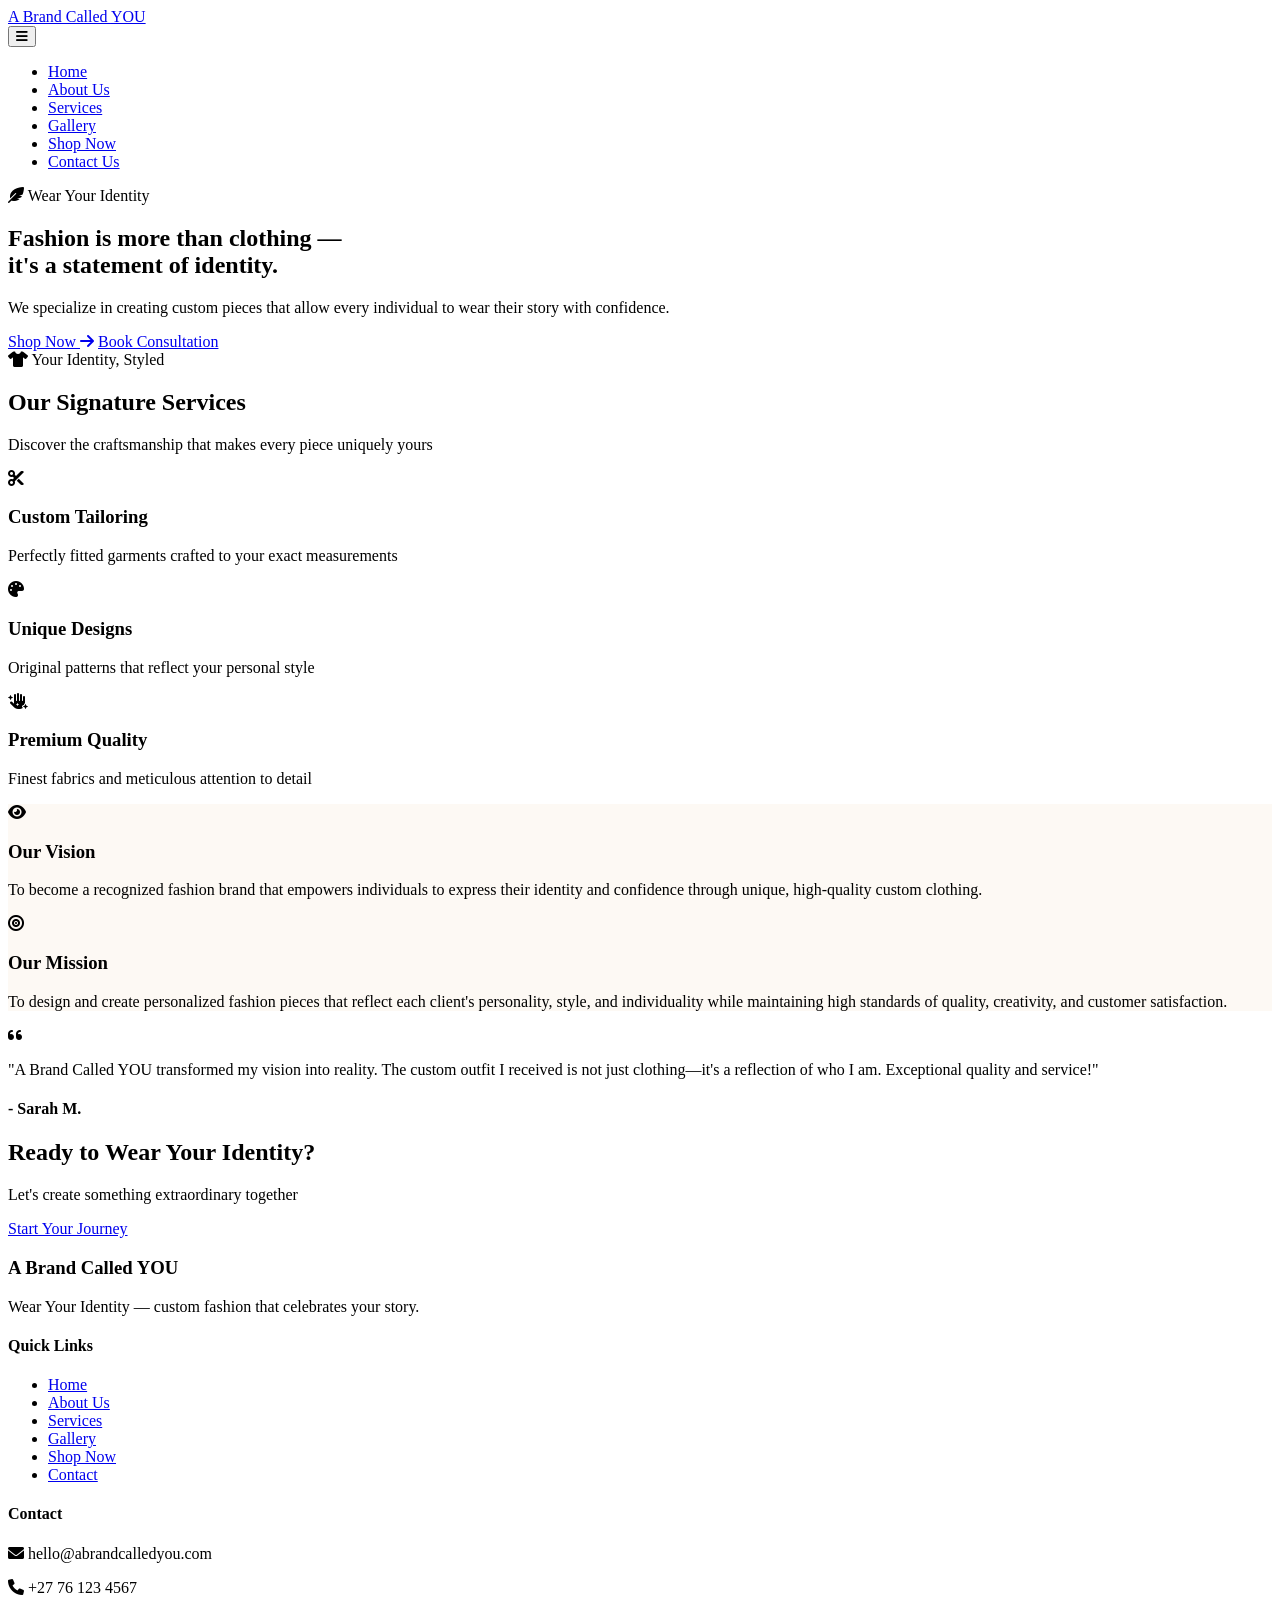
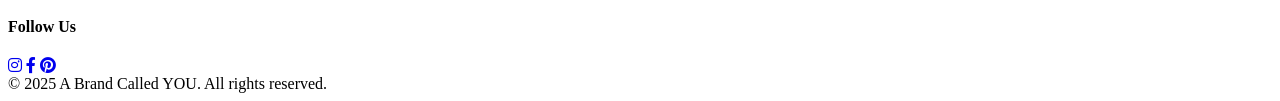
==== index.html @ c780b9e6 "Create index.html for home page layout This file serves as the home page for the website, containing" ====
<!-- index.html - Home Page -->
<!DOCTYPE html>
<html lang="en">
<head>
    <meta charset="UTF-8">
    <meta name="viewport" content="width=device-width, initial-scale=1.0">
    <title>A Brand Called YOU | Home - Wear Your Identity</title>
    <link href="https://fonts.googleapis.com/css2?family=Inter:opsz,wght@14..32,300;14..32,400;14..32,500;14..32,600;14..32,700&family=Playfair+Display:ital,wght@0,400;0,500;0,600;1,400&display=swap" rel="stylesheet">
    <link rel="stylesheet" href="https://cdnjs.cloudflare.com/ajax/libs/font-awesome/6.0.0-beta3/css/all.min.css">
    <link rel="stylesheet" href="css/style.css">
</head>
<body>
    <header>
        <div class="container">
            <div class="navbar">
                <div class="logo">
                    <a href="index.html">A Brand Called <span>YOU</span></a>
                </div>
                <button class="menu-toggle" id="mobileMenuBtn"><i class="fas fa-bars"></i></button>
                <ul class="nav-links" id="navLinks">
                    <li><a href="index.html" class="active">Home</a></li>
                    <li><a href="about.html">About Us</a></li>
                    <li><a href="services.html">Services</a></li>
                    <li><a href="gallery.html">Gallery</a></li>
                    <li><a href="shop.html">Shop Now</a></li>
                    <li><a href="contact.html">Contact Us</a></li>
                </ul>
            </div>
        </div>
    </header>

    <main>
        <!-- Hero Section -->
        <section class="hero">
            <div class="container hero-grid">
                <div class="hero-content">
                    <div class="hero-badge"><i class="fas fa-feather-alt"></i> Wear Your Identity</div>
                    <h1>Fashion is more than clothing — <br> it's a statement of identity.</h1>
                    <p>We specialize in creating custom pieces that allow every individual to wear their story with confidence.</p>
                    <a href="shop.html" class="btn-primary">Shop Now <i class="fas fa-arrow-right"></i></a>
                    <a href="contact.html" class="btn-outline">Book Consultation</a>
                </div>
                <div class="hero-image">
                    <div class="hero-placeholder">
                        <i class="fas fa-tshirt"></i>
                        <span>Your Identity, Styled</span>
                    </div>
                </div>
            </div>
        </section>

        <!-- Featured Services -->
        <section class="featured">
            <div class="container">
                <h2 class="section-title">Our Signature Services</h2>
                <p class="section-sub">Discover the craftsmanship that makes every piece uniquely yours</p>
                <div class="services-grid">
                    <div class="service-card">
                        <i class="fas fa-cut"></i>
                        <h3>Custom Tailoring</h3>
                        <p>Perfectly fitted garments crafted to your exact measurements</p>
                    </div>
                    <div class="service-card">
                        <i class="fas fa-palette"></i>
                        <h3>Unique Designs</h3>
                        <p>Original patterns that reflect your personal style</p>
                    </div>
                    <div class="service-card">
                        <i class="fas fa-hand-sparkles"></i>
                        <h3>Premium Quality</h3>
                        <p>Finest fabrics and meticulous attention to detail</p>
                    </div>
                </div>
            </div>
        </section>

        <!-- Vision & Mission -->
        <section class="vision-mission" style="background: #fdf9f4;">
            <div class="container">
                <div class="two-columns">
                    <div class="vision-card">
                        <i class="fas fa-eye"></i>
                        <h3>Our Vision</h3>
                        <p>To become a recognized fashion brand that empowers individuals to express their identity and confidence through unique, high-quality custom clothing.</p>
                    </div>
                    <div class="mission-card">
                        <i class="fas fa-bullseye"></i>
                        <h3>Our Mission</h3>
                        <p>To design and create personalized fashion pieces that reflect each client's personality, style, and individuality while maintaining high standards of quality, creativity, and customer satisfaction.</p>
                    </div>
                </div>
            </div>
        </section>

        <!-- Testimonial -->
        <section class="testimonial">
            <div class="container">
                <div class="testimonial-card">
                    <i class="fas fa-quote-left"></i>
                    <p>"A Brand Called YOU transformed my vision into reality. The custom outfit I received is not just clothing—it's a reflection of who I am. Exceptional quality and service!"</p>
                    <h4>- Sarah M.</h4>
                </div>
            </div>
        </section>

        <!-- CTA -->
        <div class="container">
            <div class="cta-section">
                <h2>Ready to Wear Your Identity?</h2>
                <p>Let's create something extraordinary together</p>
                <a href="contact.html" class="btn-primary">Start Your Journey</a>
            </div>
        </div>
    </main>

    <footer>
        <div class="container">
            <div class="footer-content">
                <div class="footer-col">
                    <h3>A Brand Called YOU</h3>
                    <p>Wear Your Identity — custom fashion that celebrates your story.</p>
                </div>
                <div class="footer-col">
                    <h4>Quick Links</h4>
                    <ul>
                        <li><a href="index.html">Home</a></li>
                        <li><a href="about.html">About Us</a></li>
                        <li><a href="services.html">Services</a></li>
                        <li><a href="gallery.html">Gallery</a></li>
                        <li><a href="shop.html">Shop Now</a></li>
                        <li><a href="contact.html">Contact</a></li>
                    </ul>
                </div>
                <div class="footer-col">
                    <h4>Contact</h4>
                    <p><i class="fas fa-envelope"></i> hello@abrandcalledyou.com</p>
                    <p><i class="fas fa-phone"></i> +27 76 123 4567</p>
                </div>
                <div class="footer-col">
                    <h4>Follow Us</h4>
                    <div class="social-links">
                        <a href="#"><i class="fab fa-instagram"></i></a>
                        <a href="#"><i class="fab fa-facebook-f"></i></a>
                        <a href="#"><i class="fab fa-pinterest"></i></a>
                    </div>
                </div>
            </div>
            <div class="copyright">
                &copy; 2025 A Brand Called YOU. All rights reserved.
            </div>
        </div>
    </footer>

    <script src="js/main.js"></script>
</body>
</html>
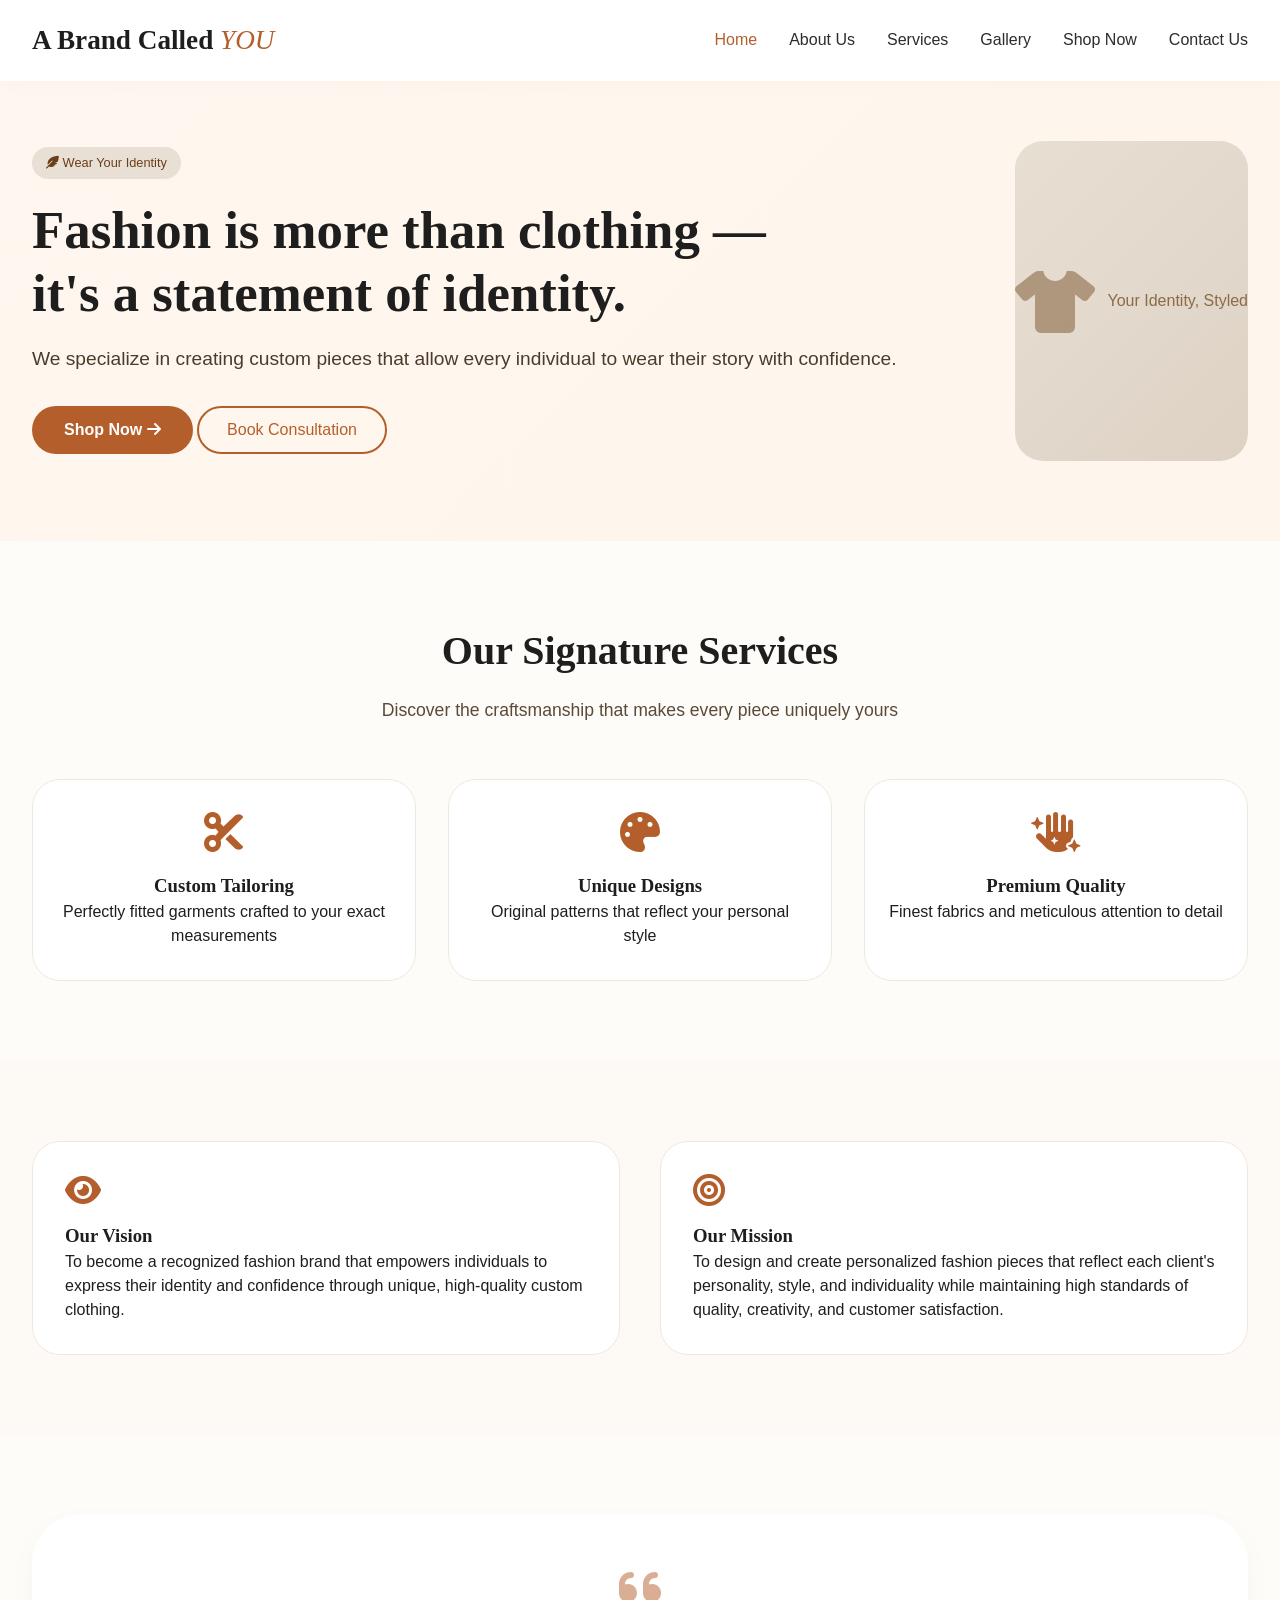
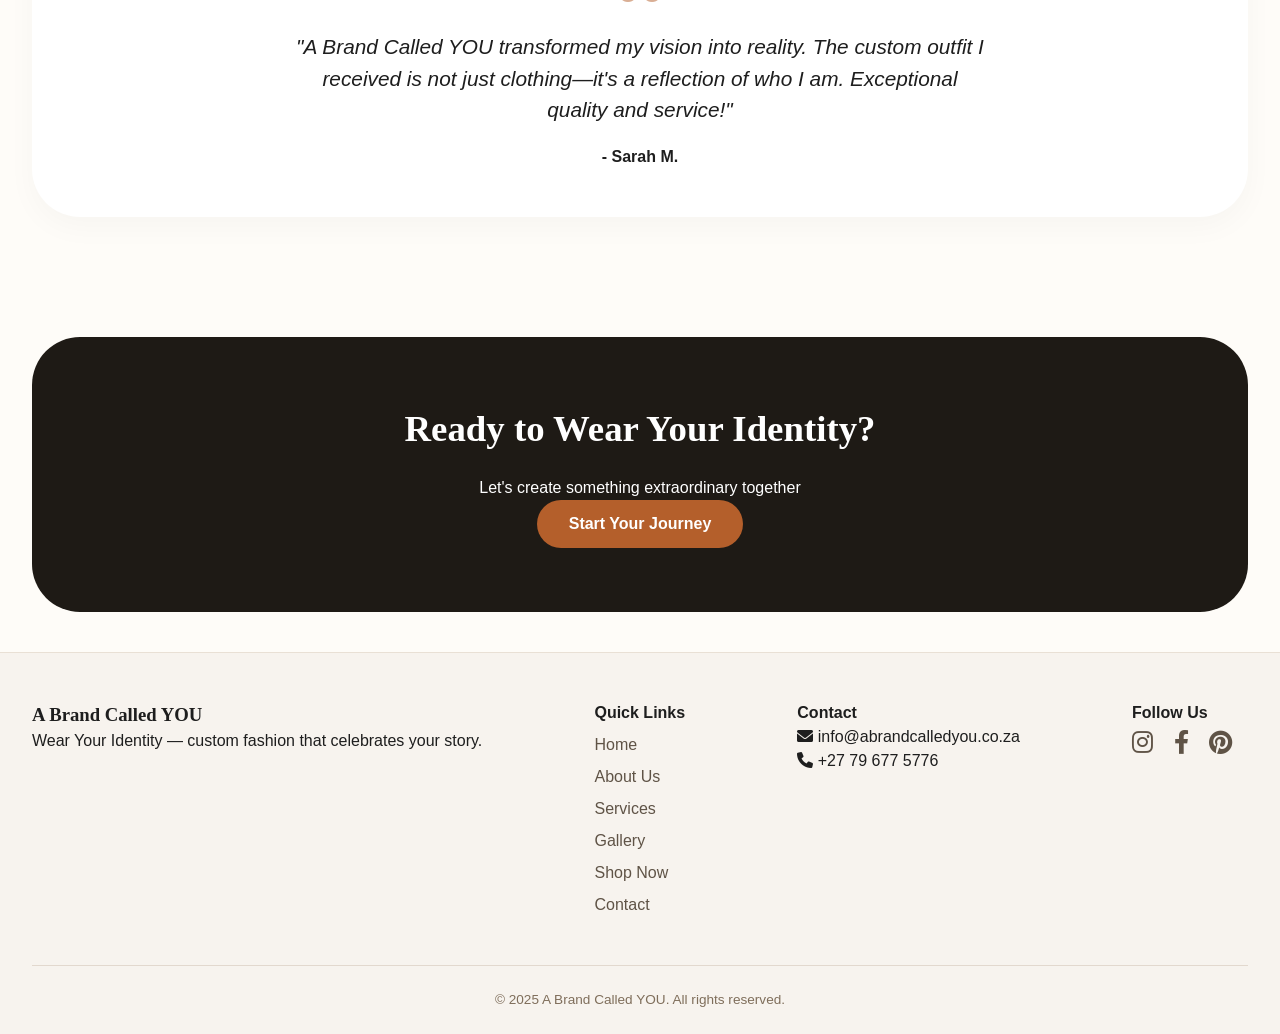
==== commit d9d7f33a: "Update contact information in footer" ====
--- a/index.html
+++ b/index.html
@@ -133,8 +133,8 @@
                 </div>
                 <div class="footer-col">
                     <h4>Contact</h4>
-                    <p><i class="fas fa-envelope"></i> hello@abrandcalledyou.com</p>
-                    <p><i class="fas fa-phone"></i> +27 76 123 4567</p>
+                    <p><i class="fas fa-envelope"></i> info@abrandcalledyou.co.za</p>
+                    <p><i class="fas fa-phone"></i> +27 79 677 5776</p>
                 </div>
                 <div class="footer-col">
                     <h4>Follow Us</h4>
--- a/css/style.css
+++ b/css/style.css
@@ -0,0 +1,596 @@
+/* css/style.css - Main Stylesheet */
+* {
+    margin: 0;
+    padding: 0;
+    box-sizing: border-box;
+}
+
+body {
+    font-family: 'Inter', sans-serif;
+    background-color: #fefcf8;
+    color: #1e1e1e;
+    scroll-behavior: smooth;
+    line-height: 1.5;
+}
+
+h1, h2, h3, .logo {
+    font-family: 'Playfair Display', serif;
+}
+
+.container {
+    max-width: 1280px;
+    margin: 0 auto;
+    padding: 0 32px;
+}
+
+/* Header & Navigation */
+header {
+    background: rgba(255, 255, 255, 0.96);
+    backdrop-filter: blur(2px);
+    box-shadow: 0 4px 20px rgba(0, 0, 0, 0.02);
+    position: sticky;
+    top: 0;
+    z-index: 100;
+}
+
+.navbar {
+    display: flex;
+    justify-content: space-between;
+    align-items: center;
+    padding: 20px 0;
+    flex-wrap: wrap;
+}
+
+.logo a {
+    font-size: 1.7rem;
+    font-weight: 600;
+    text-decoration: none;
+    color: #1e1e1e;
+}
+
+.logo span {
+    font-weight: 400;
+    color: #b45f2b;
+    font-style: italic;
+}
+
+.nav-links {
+    display: flex;
+    gap: 32px;
+    list-style: none;
+}
+
+.nav-links a {
+    text-decoration: none;
+    font-weight: 500;
+    color: #2c2c2c;
+    transition: color 0.2s ease;
+}
+
+.nav-links a:hover, .nav-links a.active {
+    color: #b45f2b;
+}
+
+.menu-toggle {
+    display: none;
+    font-size: 1.8rem;
+    cursor: pointer;
+    background: none;
+    border: none;
+}
+
+/* Buttons */
+.btn-primary {
+    background-color: #b45f2b;
+    color: white;
+    padding: 12px 32px;
+    border-radius: 40px;
+    text-decoration: none;
+    font-weight: 600;
+    transition: all 0.25s ease;
+    display: inline-block;
+    border: none;
+    cursor: pointer;
+}
+
+.btn-primary:hover {
+    background-color: #8e471f;
+    transform: translateY(-2px);
+    box-shadow: 0 6px 14px rgba(180, 95, 43, 0.2);
+}
+
+.btn-outline {
+    background: transparent;
+    border: 2px solid #b45f2b;
+    color: #b45f2b;
+    padding: 10px 28px;
+    border-radius: 40px;
+    text-decoration: none;
+    font-weight: 500;
+    transition: all 0.2s;
+    display: inline-block;
+    cursor: pointer;
+}
+
+.btn-outline:hover {
+    background: #b45f2b;
+    color: white;
+}
+
+/* Section Styles */
+section {
+    padding: 80px 0;
+}
+
+.section-title {
+    text-align: center;
+    font-size: 2.5rem;
+    margin-bottom: 16px;
+    font-weight: 600;
+}
+
+.section-sub {
+    text-align: center;
+    color: #5a4a38;
+    max-width: 680px;
+    margin: 0 auto 56px auto;
+    font-size: 1.1rem;
+}
+
+/* Hero Section */
+.hero {
+    padding: 60px 0 80px;
+    background: linear-gradient(135deg, #fff7ef 0%, #fef6ec 100%);
+}
+
+.hero-grid {
+    display: flex;
+    align-items: center;
+    gap: 48px;
+    flex-wrap: wrap;
+}
+
+.hero-content {
+    flex: 1;
+}
+
+.hero-content h1 {
+    font-size: 3.3rem;
+    line-height: 1.2;
+    margin-bottom: 20px;
+}
+
+.hero-content p {
+    font-size: 1.2rem;
+    color: #4b3b2c;
+    margin-bottom: 32px;
+}
+
+.hero-badge {
+    background: #e9e0d5;
+    display: inline-block;
+    padding: 6px 14px;
+    border-radius: 40px;
+    font-size: 0.8rem;
+    font-weight: 500;
+    margin-bottom: 20px;
+    color: #6b3e1a;
+}
+
+.hero-placeholder, .placeholder-image, .gallery-placeholder, .map-placeholder {
+    background: linear-gradient(135deg, #e8dfd3, #ddd2c4);
+    border-radius: 28px;
+    min-height: 320px;
+    display: flex;
+    align-items: center;
+    justify-content: center;
+    gap: 12px;
+    color: #8b6b48;
+    font-weight: 500;
+}
+
+.hero-placeholder i, .placeholder-image i {
+    font-size: 4rem;
+    opacity: 0.6;
+}
+
+/* Services Grid */
+.services-grid, .values-grid, .team-grid, .shop-grid {
+    display: grid;
+    grid-template-columns: repeat(auto-fit, minmax(280px, 1fr));
+    gap: 32px;
+    margin-top: 20px;
+}
+
+.service-card, .value-card, .team-card, .shop-card {
+    background: white;
+    padding: 32px 24px;
+    border-radius: 28px;
+    text-align: center;
+    border: 1px solid #f0e7de;
+    transition: transform 0.2s;
+}
+
+.service-card:hover, .value-card:hover, .shop-card:hover {
+    transform: translateY(-5px);
+    box-shadow: 0 10px 25px rgba(0,0,0,0.05);
+}
+
+.service-card i, .value-card i {
+    font-size: 2.5rem;
+    color: #b45f2b;
+    margin-bottom: 20px;
+}
+
+/* Two Columns */
+.two-columns {
+    display: flex;
+    gap: 40px;
+    flex-wrap: wrap;
+}
+
+.vision-card, .mission-card {
+    flex: 1;
+    background: white;
+    padding: 32px;
+    border-radius: 28px;
+    border: 1px solid #f0e8df;
+}
+
+.vision-card i, .mission-card i {
+    font-size: 2rem;
+    color: #b45f2b;
+    margin-bottom: 16px;
+}
+
+/* Testimonial */
+.testimonial-card {
+    background: #fff;
+    padding: 48px;
+    border-radius: 48px;
+    text-align: center;
+    box-shadow: 0 10px 30px rgba(0,0,0,0.03);
+}
+
+.testimonial-card i {
+    font-size: 3rem;
+    color: #b45f2b;
+    opacity: 0.5;
+    margin-bottom: 20px;
+}
+
+.testimonial-card p {
+    font-size: 1.3rem;
+    font-style: italic;
+    max-width: 700px;
+    margin: 0 auto 20px;
+}
+
+/* CTA Section */
+.cta-section {
+    background: #1e1a15;
+    color: white;
+    text-align: center;
+    border-radius: 48px;
+    padding: 64px 32px;
+    margin: 40px 0;
+}
+
+.cta-section h2 {
+    font-size: 2.3rem;
+    margin-bottom: 20px;
+}
+
+/* Page Header */
+.page-header {
+    background: linear-gradient(135deg, #fff7ef, #fef0e4);
+    padding: 60px 0;
+    text-align: center;
+}
+
+.page-header h1 {
+    font-size: 3rem;
+    margin-bottom: 12px;
+}
+
+/* Services Detail */
+.services-full-grid {
+    display: grid;
+    grid-template-columns: repeat(auto-fit, minmax(340px, 1fr));
+    gap: 40px;
+}
+
+.service-detail-card {
+    background: white;
+    padding: 32px;
+    border-radius: 28px;
+    border: 1px solid #f0e7de;
+}
+
+.service-detail-card i {
+    font-size: 2.5rem;
+    color: #b45f2b;
+    margin-bottom: 20px;
+}
+
+.service-detail-card ul {
+    margin-top: 16px;
+    list-style: none;
+}
+
+.service-detail-card li {
+    margin: 10px 0;
+    display: flex;
+    align-items: center;
+    gap: 8px;
+}
+
+.service-detail-card li i {
+    font-size: 0.9rem;
+    margin: 0;
+    color: #b45f2b;
+}
+
+/* Process Steps */
+.process-steps {
+    display: flex;
+    flex-wrap: wrap;
+    justify-content: center;
+    gap: 30px;
+}
+
+.step {
+    text-align: center;
+    flex: 1;
+    min-width: 150px;
+}
+
+.step-number {
+    width: 60px;
+    height: 60px;
+    background: #b45f2b;
+    color: white;
+    border-radius: 50%;
+    display: flex;
+    align-items: center;
+    justify-content: center;
+    font-size: 1.5rem;
+    font-weight: bold;
+    margin: 0 auto 16px;
+}
+
+/* Gallery */
+.gallery-filters {
+    text-align: center;
+    margin-bottom: 40px;
+}
+
+.filter-btn {
+    background: none;
+    border: none;
+    padding: 8px 20px;
+    margin: 5px;
+    cursor: pointer;
+    font-weight: 500;
+    border-radius: 30px;
+    transition: all 0.2s;
+}
+
+.filter-btn.active, .filter-btn:hover {
+    background: #b45f2b;
+    color: white;
+}
+
+.gallery-grid {
+    display: grid;
+    grid-template-columns: repeat(auto-fill, minmax(300px, 1fr));
+    gap: 30px;
+}
+
+.gallery-item {
+    cursor: pointer;
+}
+
+.gallery-image {
+    position: relative;
+    border-radius: 20px;
+    overflow: hidden;
+}
+
+.gallery-placeholder {
+    min-height: 280px;
+    background: linear-gradient(135deg, #e8dfd3, #ddd2c4);
+}
+
+.gallery-overlay {
+    position: absolute;
+    bottom: 0;
+    left: 0;
+    right: 0;
+    background: linear-gradient(transparent, rgba(0,0,0,0.7));
+    color: white;
+    padding: 20px;
+    transform: translateY(100%);
+    transition: transform 0.3s;
+}
+
+.gallery-image:hover .gallery-overlay {
+    transform: translateY(0);
+}
+
+/* Shop */
+.shop-card {
+    position: relative;
+}
+
+.shop-card.featured {
+    border: 2px solid #b45f2b;
+    position: relative;
+}
+
+.shop-badge {
+    position: absolute;
+    top: -12px;
+    right: 20px;
+    background: #b45f2b;
+    color: white;
+    padding: 4px 12px;
+    border-radius: 20px;
+    font-size: 0.8rem;
+}
+
+.shop-icon i {
+    font-size: 3rem;
+    color: #b45f2b;
+    margin-bottom: 20px;
+}
+
+.price {
+    font-size: 1.5rem;
+    font-weight: bold;
+    color: #b45f2b;
+    margin: 20px 0;
+}
+
+/* Contact Page */
+.contact-grid {
+    display: grid;
+    grid-template-columns: 1fr 1fr;
+    gap: 50px;
+}
+
+.contact-item {
+    display: flex;
+    gap: 16px;
+    margin-bottom: 28px;
+}
+
+.contact-item i {
+    font-size: 1.5rem;
+    color: #b45f2b;
+    margin-top: 4px;
+}
+
+.contact-item h4 {
+    margin-bottom: 6px;
+}
+
+.contact-form form {
+    background: white;
+    padding: 32px;
+    border-radius: 28px;
+    border: 1px solid #f0e7de;
+}
+
+.form-group {
+    margin-bottom: 20px;
+}
+
+.form-group input, .form-group select, .form-group textarea {
+    width: 100%;
+    padding: 12px 16px;
+    border: 1px solid #ddd6ce;
+    border-radius: 12px;
+    font-family: inherit;
+}
+
+.social-connect {
+    margin-top: 32px;
+}
+
+.social-connect .social-links a {
+    font-size: 1.5rem;
+    margin-right: 16px;
+    color: #5f5346;
+}
+
+/* Footer */
+footer {
+    background: #f7f3ee;
+    padding: 48px 0 24px;
+    border-top: 1px solid #e9e0d5;
+}
+
+.footer-content {
+    display: flex;
+    justify-content: space-between;
+    flex-wrap: wrap;
+    gap: 32px;
+    margin-bottom: 40px;
+}
+
+.footer-col ul {
+    list-style: none;
+}
+
+.footer-col ul li {
+    margin: 8px 0;
+}
+
+.footer-col a {
+    text-decoration: none;
+    color: #5f5346;
+}
+
+.footer-col a:hover {
+    color: #b45f2b;
+}
+
+.social-links a {
+    font-size: 1.5rem;
+    margin-right: 16px;
+    color: #5f5346;
+}
+
+.copyright {
+    text-align: center;
+    padding-top: 24px;
+    border-top: 1px solid #e2d8ce;
+    font-size: 0.85rem;
+    color: #7f6e5b;
+}
+
+/* Responsive */
+@media (max-width: 900px) {
+    .nav-links {
+        display: none;
+        width: 100%;
+        flex-direction: column;
+        gap: 16px;
+        padding: 24px 0;
+    }
+    .nav-links.show {
+        display: flex;
+    }
+    .menu-toggle {
+        display: block;
+    }
+    .hero-content h1 {
+        font-size: 2.2rem;
+    }
+    .contact-grid {
+        grid-template-columns: 1fr;
+    }
+    .two-columns {
+        flex-direction: column;
+    }
+    .section-title {
+        font-size: 2rem;
+    }
+    .process-steps {
+        flex-direction: column;
+        align-items: center;
+    }
+}
+
+@media (max-width: 560px) {
+    .container {
+        padding: 0 20px;
+    }
+    .hero-content h1 {
+        font-size: 1.8rem;
+    }
+    .btn-primary, .btn-outline {
+        padding: 10px 20px;
+    }
+}
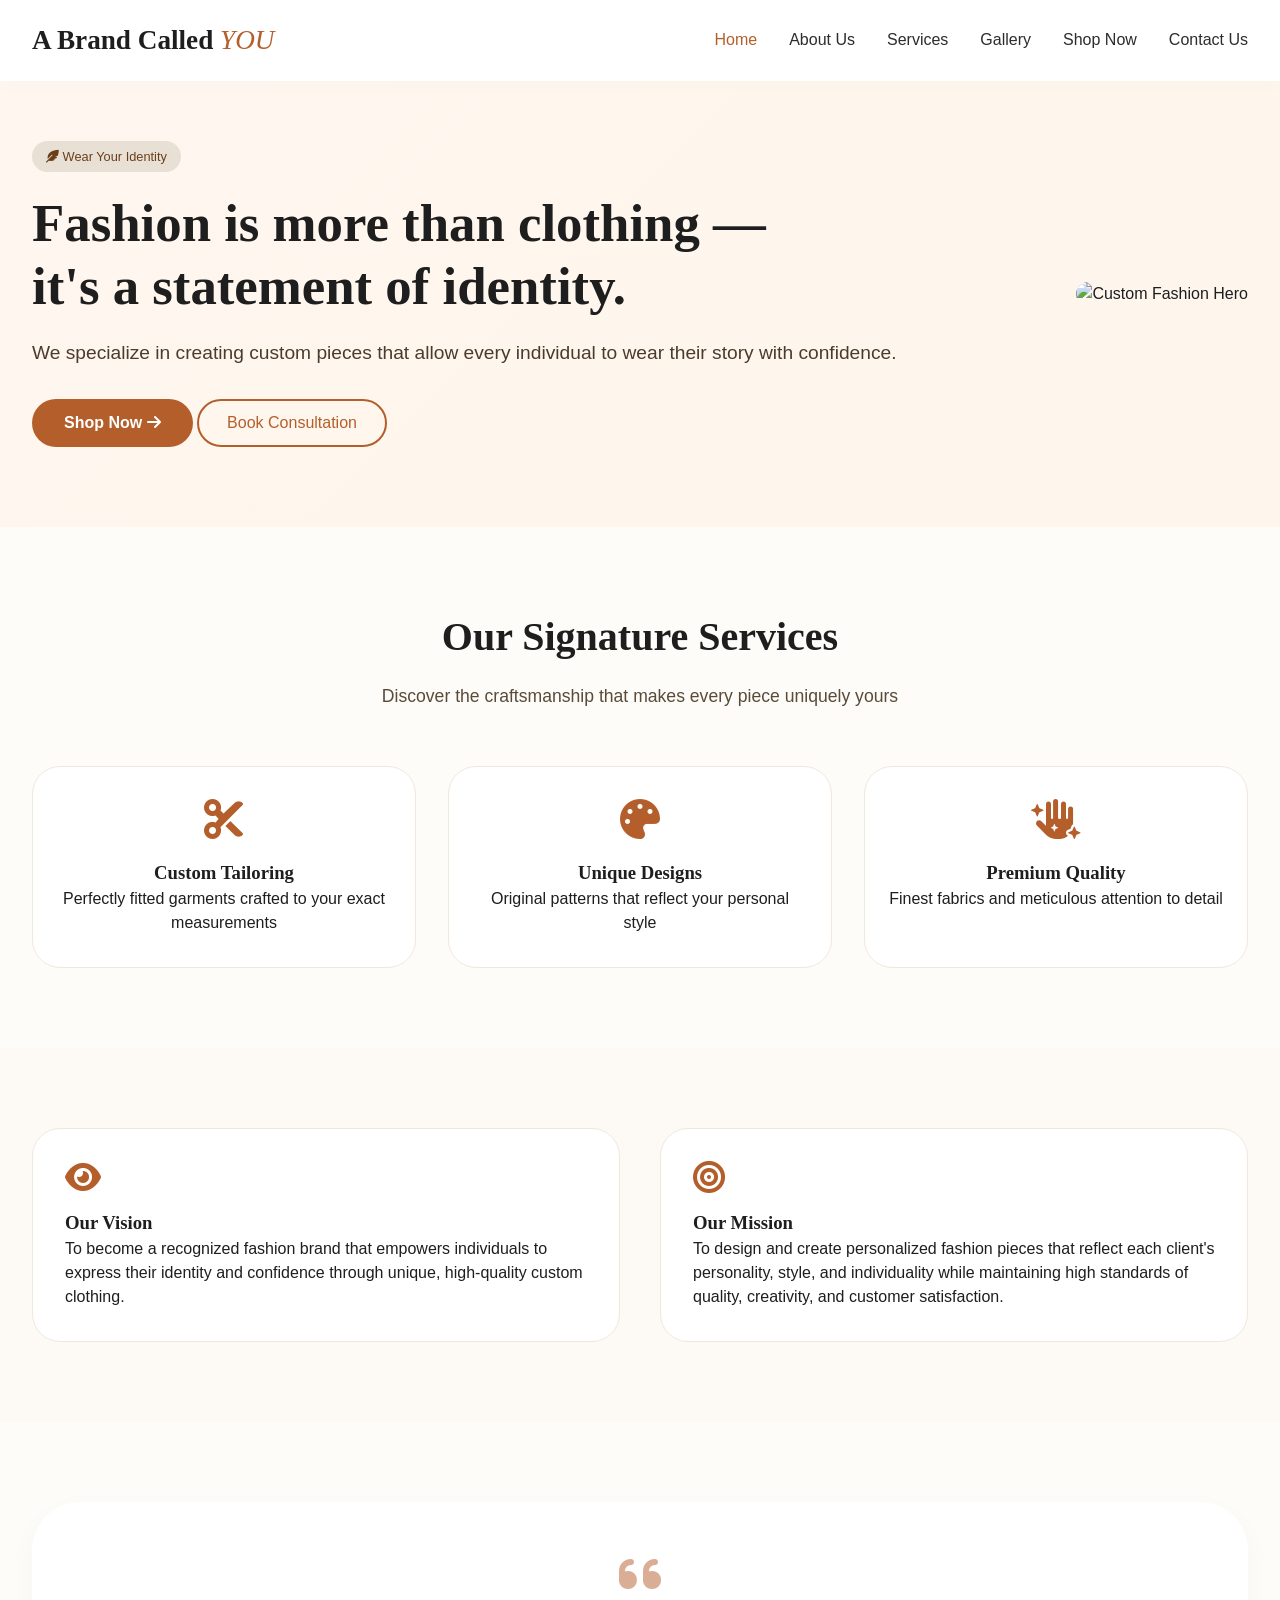
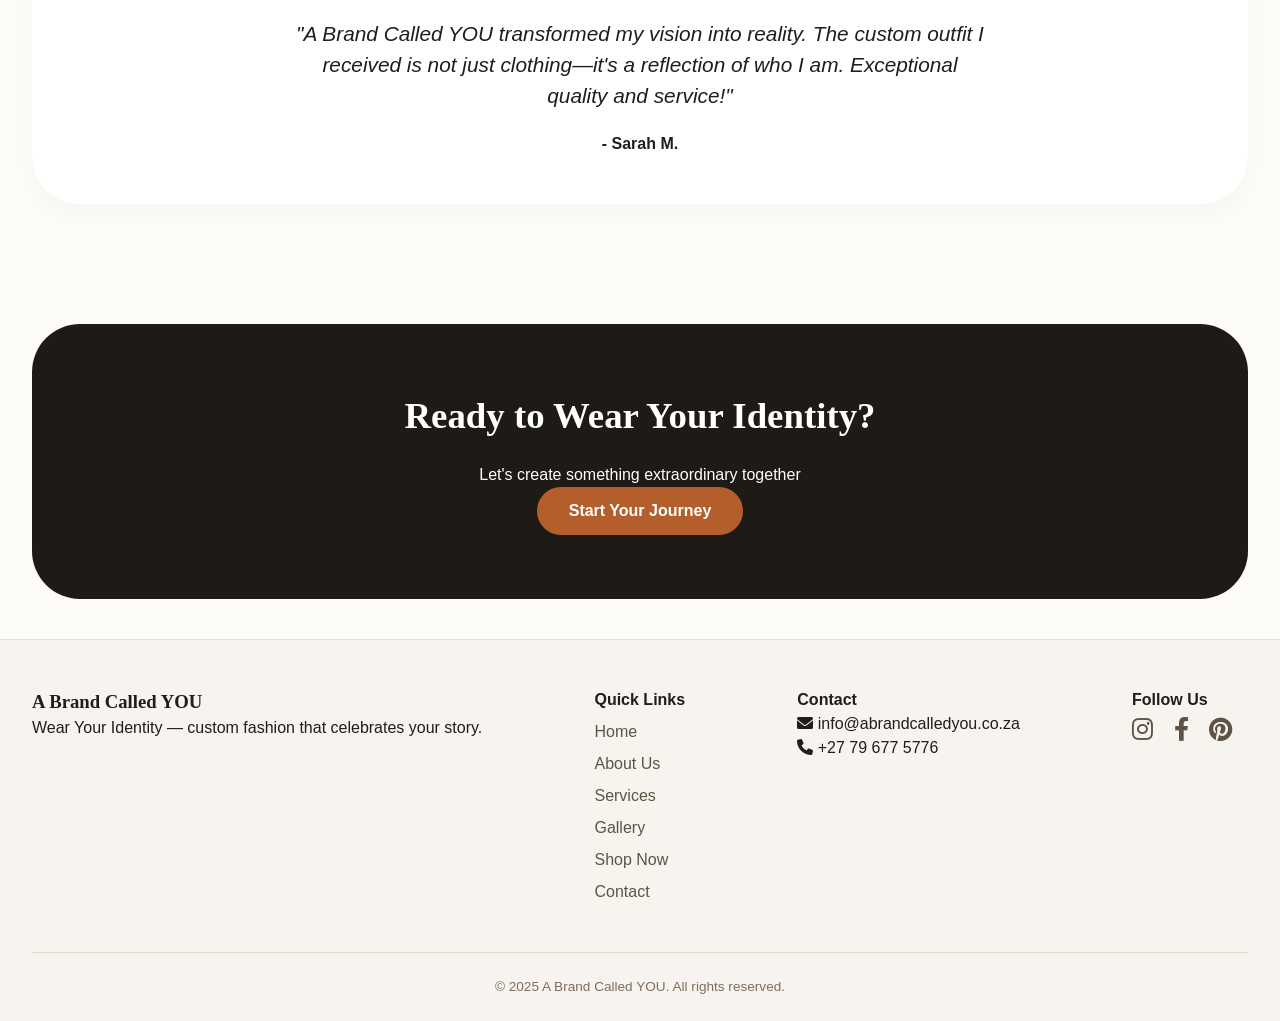
==== commit 8fa0aa8c: "Update index.html to include an image in the hero section" ====
--- a/index.html
+++ b/index.html
@@ -1,4 +1,4 @@
-<!-- index.html - Home Page -->
+<!-- index.html - Home Page WITH IMAGE -->
 <!DOCTYPE html>
 <html lang="en">
 <head>
@@ -41,10 +41,7 @@
                     <a href="contact.html" class="btn-outline">Book Consultation</a>
                 </div>
                 <div class="hero-image">
-                    <div class="hero-placeholder">
-                        <i class="fas fa-tshirt"></i>
-                        <span>Your Identity, Styled</span>
-                    </div>
+                    <img src="images/image5.jpg" alt="Custom Fashion Hero" style="width:100%; height:320px; object-fit:cover; border-radius:28px;">
                 </div>
             </div>
         </section>
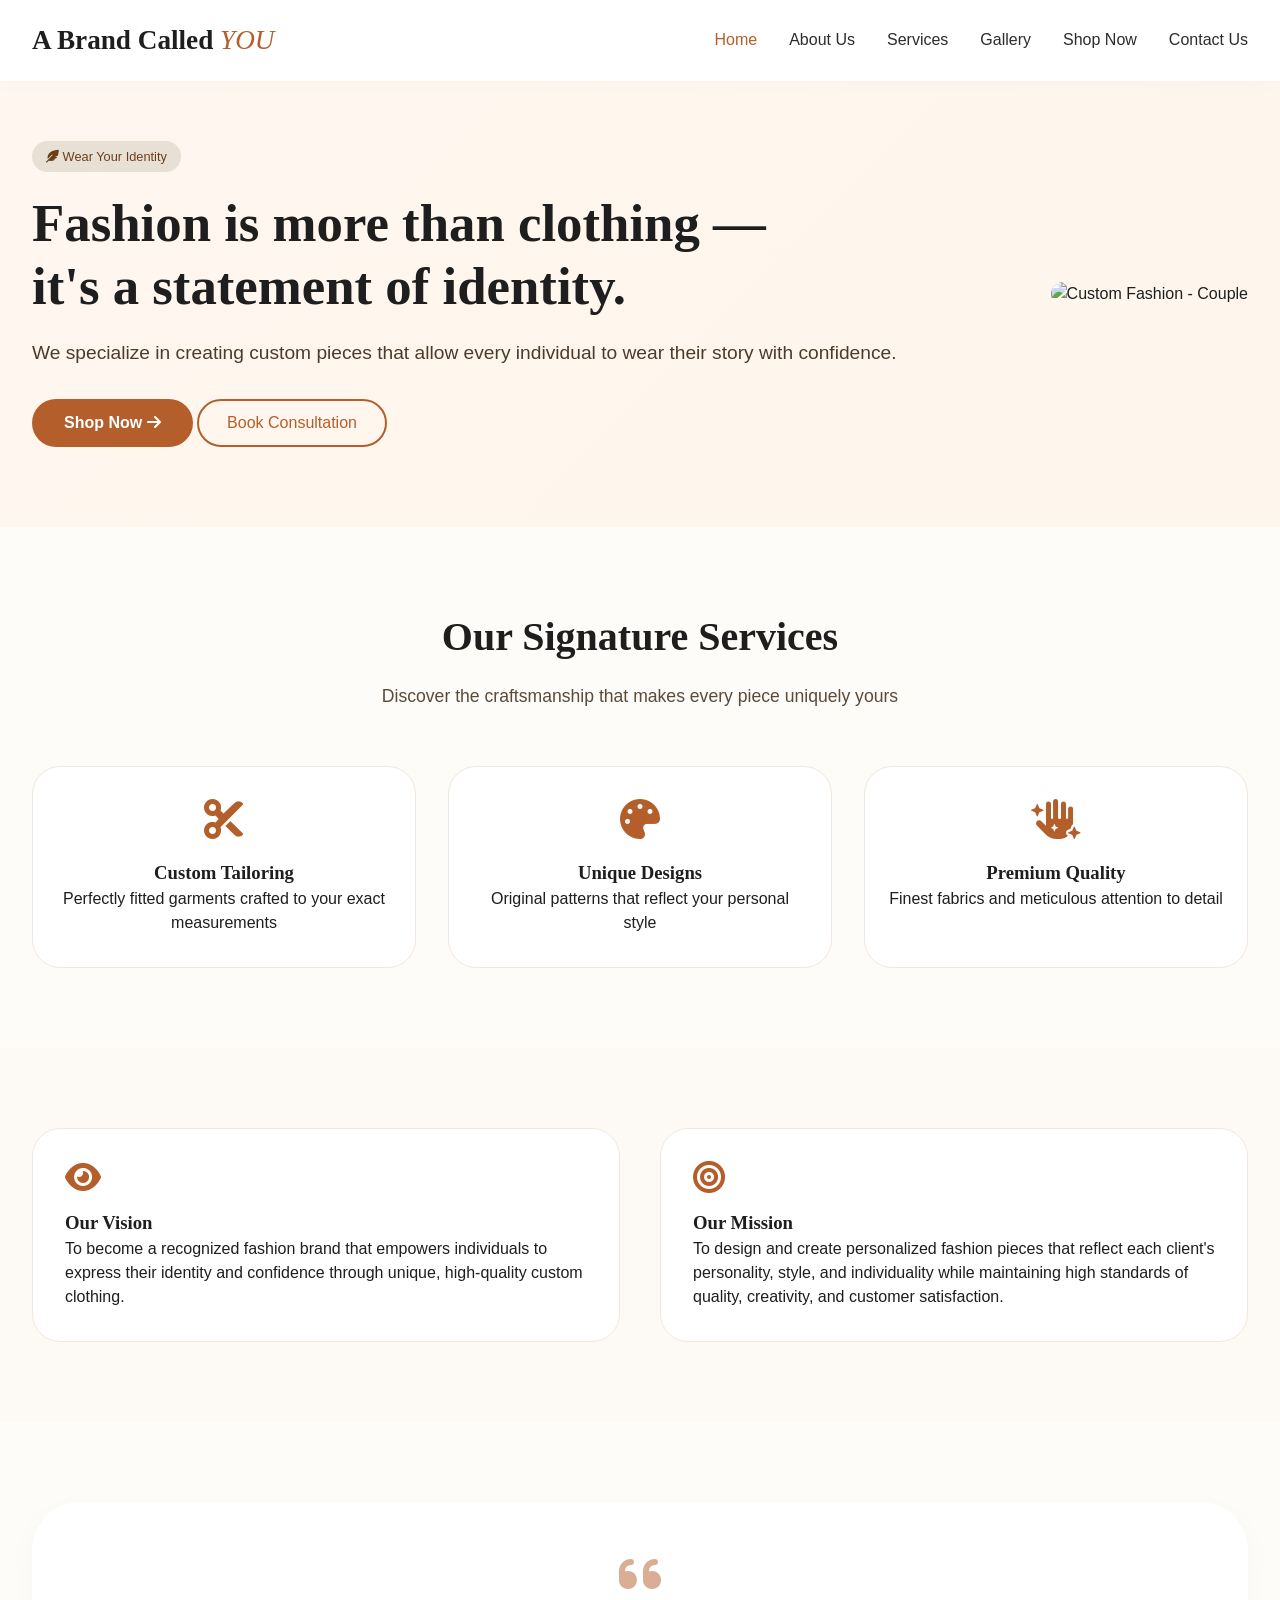
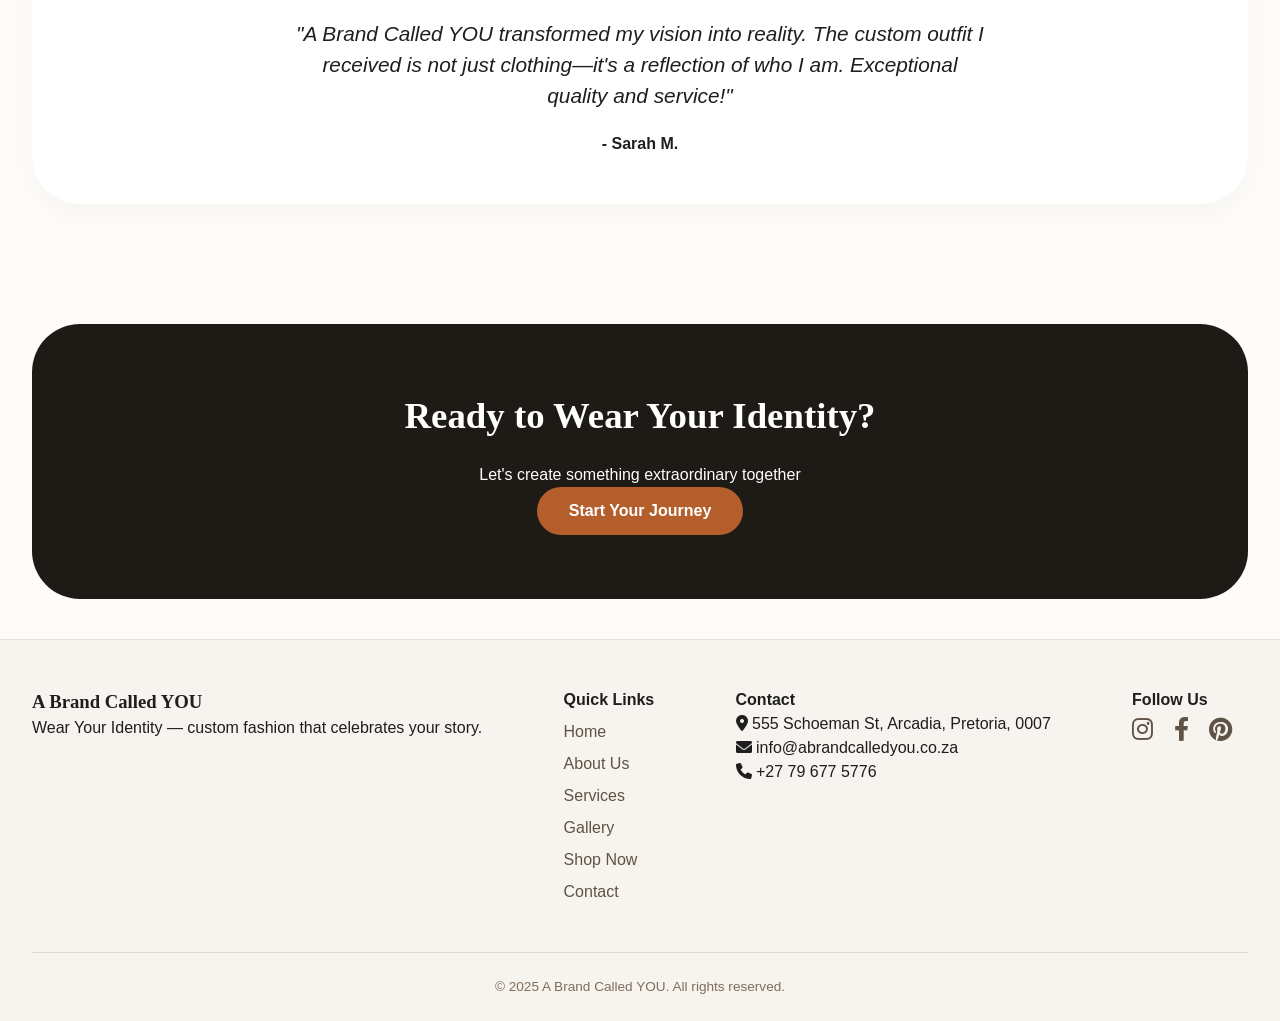
==== commit 0466a7fc: "Update image and footer contact information" ====
--- a/index.html
+++ b/index.html
@@ -1,4 +1,4 @@
-<!-- index.html - Home Page WITH IMAGE -->
+<!-- index.html - Home Page WITH IMAGES -->
 <!DOCTYPE html>
 <html lang="en">
 <head>
@@ -41,7 +41,7 @@
                     <a href="contact.html" class="btn-outline">Book Consultation</a>
                 </div>
                 <div class="hero-image">
-                    <img src="images/image5.jpg" alt="Custom Fashion Hero" style="width:100%; height:320px; object-fit:cover; border-radius:28px;">
+                    <img src="images/Merrier%20couple.png" alt="Custom Fashion - Couple" style="width:100%; height:320px; object-fit:cover; border-radius:28px;">
                 </div>
             </div>
         </section>
@@ -130,6 +130,7 @@
                 </div>
                 <div class="footer-col">
                     <h4>Contact</h4>
+                    <p><i class="fas fa-map-marker-alt"></i> 555 Schoeman St, Arcadia, Pretoria, 0007</p>
                     <p><i class="fas fa-envelope"></i> info@abrandcalledyou.co.za</p>
                     <p><i class="fas fa-phone"></i> +27 79 677 5776</p>
                 </div>
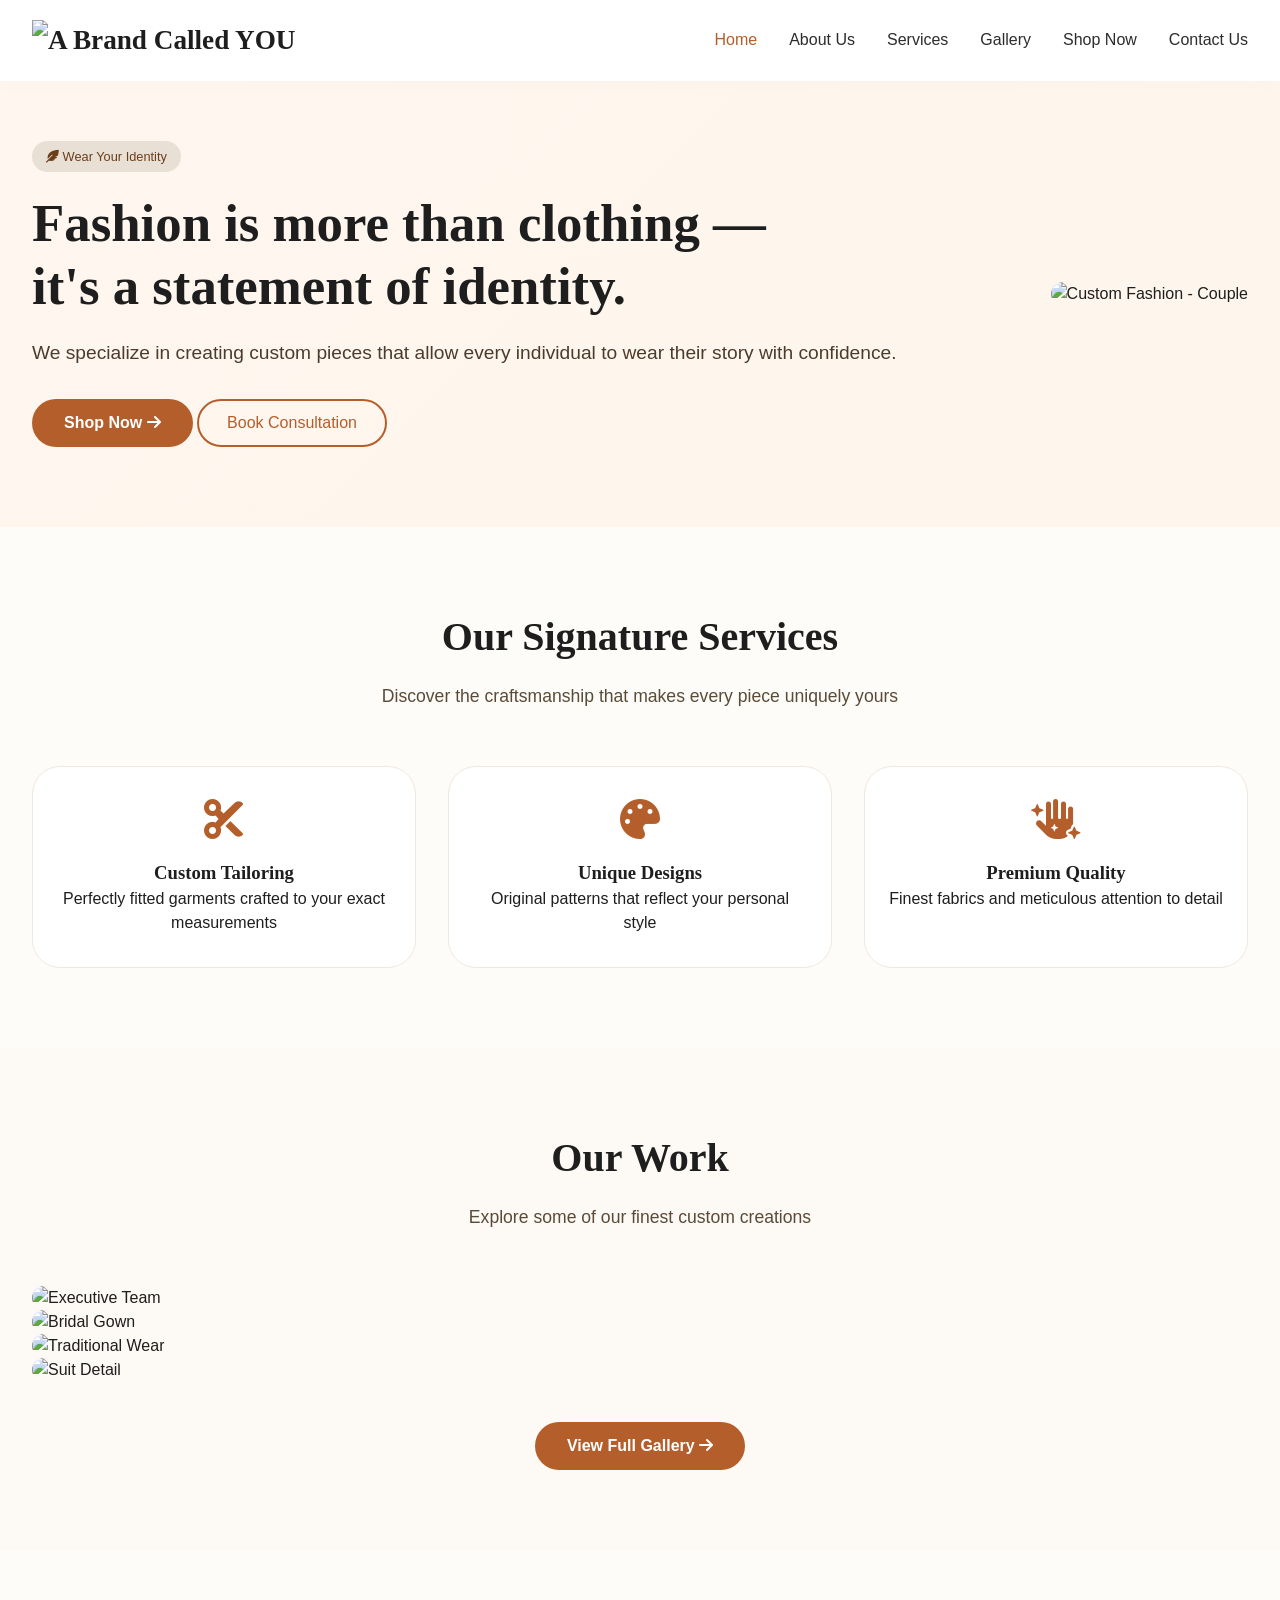
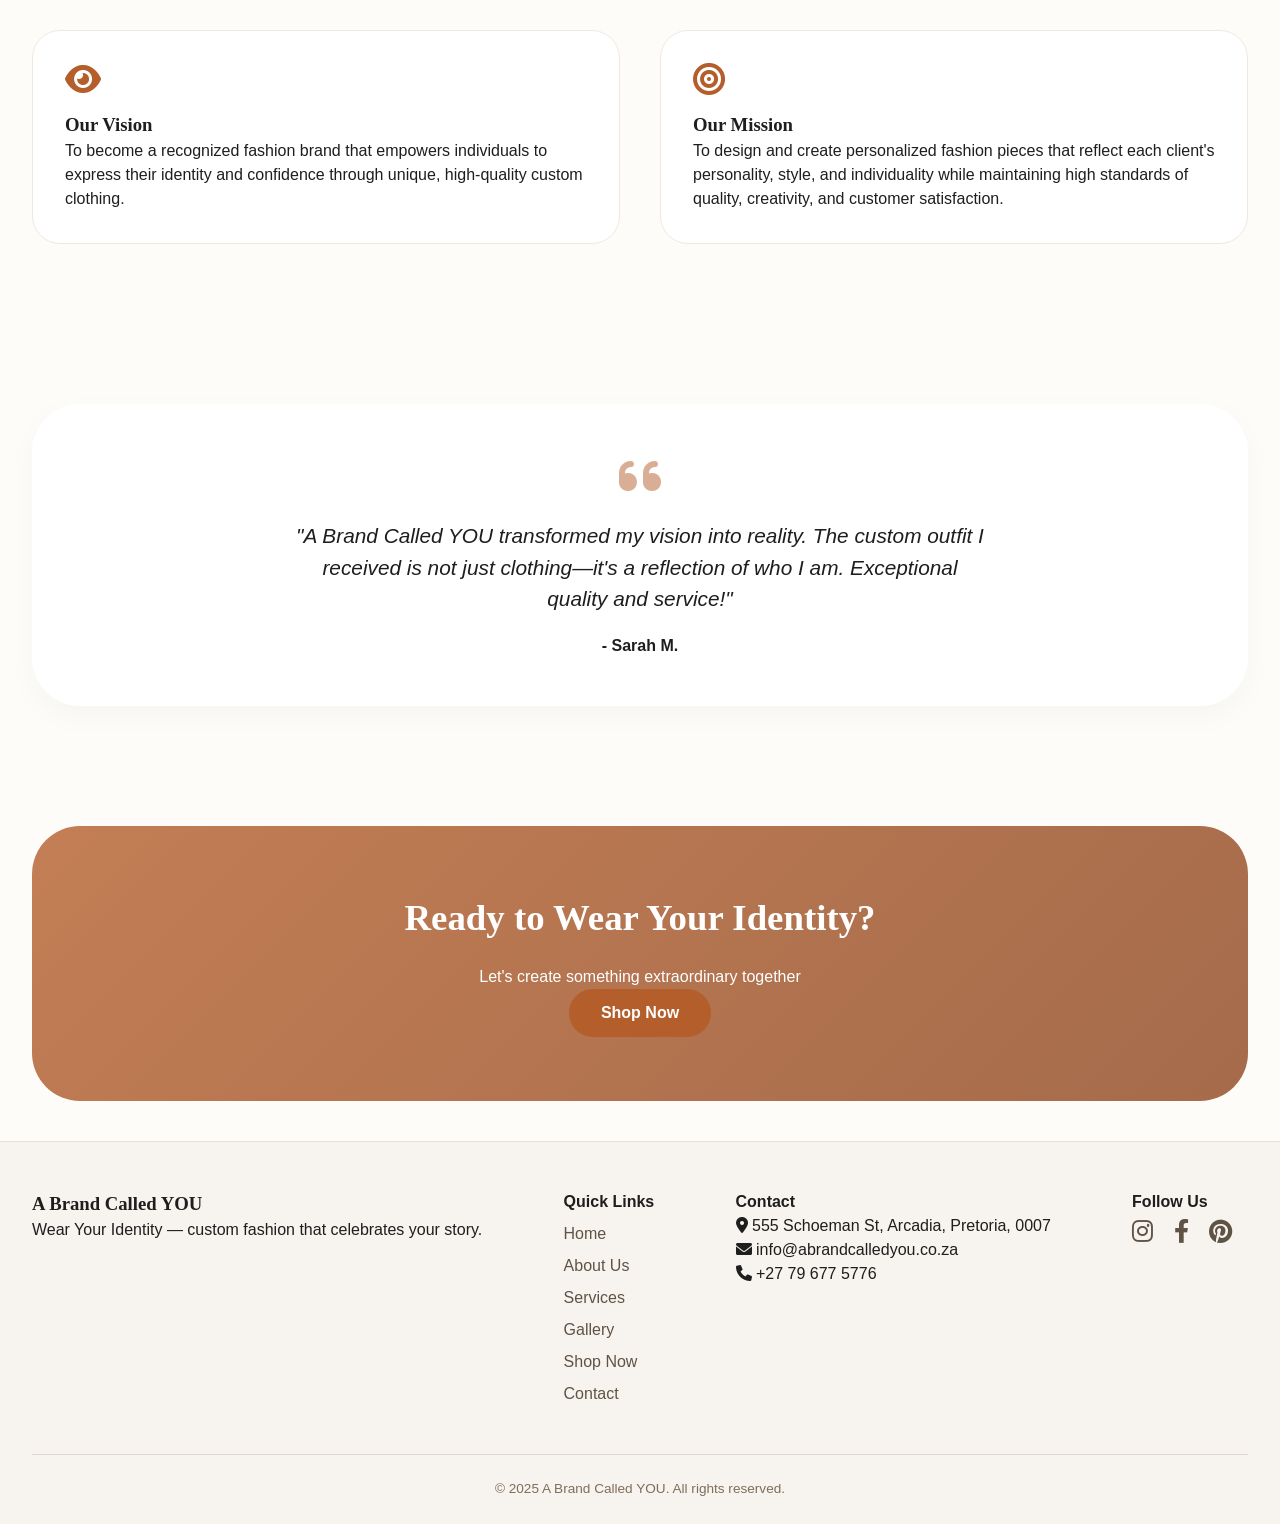
==== commit 590e24d9: "Update index.html with new images and sections" ====
--- a/index.html
+++ b/index.html
@@ -1,4 +1,4 @@
-<!-- index.html - Home Page WITH IMAGES -->
+<!-- index.html - Home Page -->
 <!DOCTYPE html>
 <html lang="en">
 <head>
@@ -14,7 +14,7 @@
         <div class="container">
             <div class="navbar">
                 <div class="logo">
-                    <a href="index.html">A Brand Called <span>YOU</span></a>
+                    <a href="index.html"><img src="images/logo.png" alt="A Brand Called YOU" style="height:50px;"></a>
                 </div>
                 <button class="menu-toggle" id="mobileMenuBtn"><i class="fas fa-bars"></i></button>
                 <ul class="nav-links" id="navLinks">
@@ -41,7 +41,7 @@
                     <a href="contact.html" class="btn-outline">Book Consultation</a>
                 </div>
                 <div class="hero-image">
-                    <img src="images/Merrier%20couple.png" alt="Custom Fashion - Couple" style="width:100%; height:320px; object-fit:cover; border-radius:28px;">
+                    <img src="images/wedding-couple.png" alt="Custom Fashion - Couple" style="width:100%; height:450px; object-fit:cover; border-radius:28px;">
                 </div>
             </div>
         </section>
@@ -71,8 +71,33 @@
             </div>
         </section>
 
+        <!-- Our Work Section -->
+        <section class="our-work" style="background: #fdf9f4;">
+            <div class="container">
+                <h2 class="section-title">Our Work</h2>
+                <p class="section-sub">Explore some of our finest custom creations</p>
+                <div class="work-gallery">
+                    <div class="work-item">
+                        <img src="images/executive-team.png" alt="Executive Team" style="width:100%; height:250px; object-fit:cover; border-radius:20px;">
+                    </div>
+                    <div class="work-item">
+                        <img src="images/bridal-gown.png" alt="Bridal Gown" style="width:100%; height:250px; object-fit:cover; border-radius:20px;">
+                    </div>
+                    <div class="work-item">
+                        <img src="images/green-traditional.png" alt="Traditional Wear" style="width:100%; height:250px; object-fit:cover; border-radius:20px;">
+                    </div>
+                    <div class="work-item">
+                        <img src="images/suit-detail.png" alt="Suit Detail" style="width:100%; height:250px; object-fit:cover; border-radius:20px;">
+                    </div>
+                </div>
+                <div style="text-align:center; margin-top:40px;">
+                    <a href="gallery.html" class="btn-primary">View Full Gallery <i class="fas fa-arrow-right"></i></a>
+                </div>
+            </div>
+        </section>
+
         <!-- Vision & Mission -->
-        <section class="vision-mission" style="background: #fdf9f4;">
+        <section class="vision-mission">
             <div class="container">
                 <div class="two-columns">
                     <div class="vision-card">
@@ -100,12 +125,12 @@
             </div>
         </section>
 
-        <!-- CTA -->
+        <!-- CTA with Background -->
         <div class="container">
-            <div class="cta-section">
+            <div class="cta-section" style="background: linear-gradient(135deg, rgba(180, 95, 43, 0.8), rgba(142, 71, 31, 0.8)), url('images/green-traditional.png'); background-size:cover; background-position:center;">
                 <h2>Ready to Wear Your Identity?</h2>
                 <p>Let's create something extraordinary together</p>
-                <a href="contact.html" class="btn-primary">Start Your Journey</a>
+                <a href="shop.html" class="btn-primary">Shop Now</a>
             </div>
         </div>
     </main>
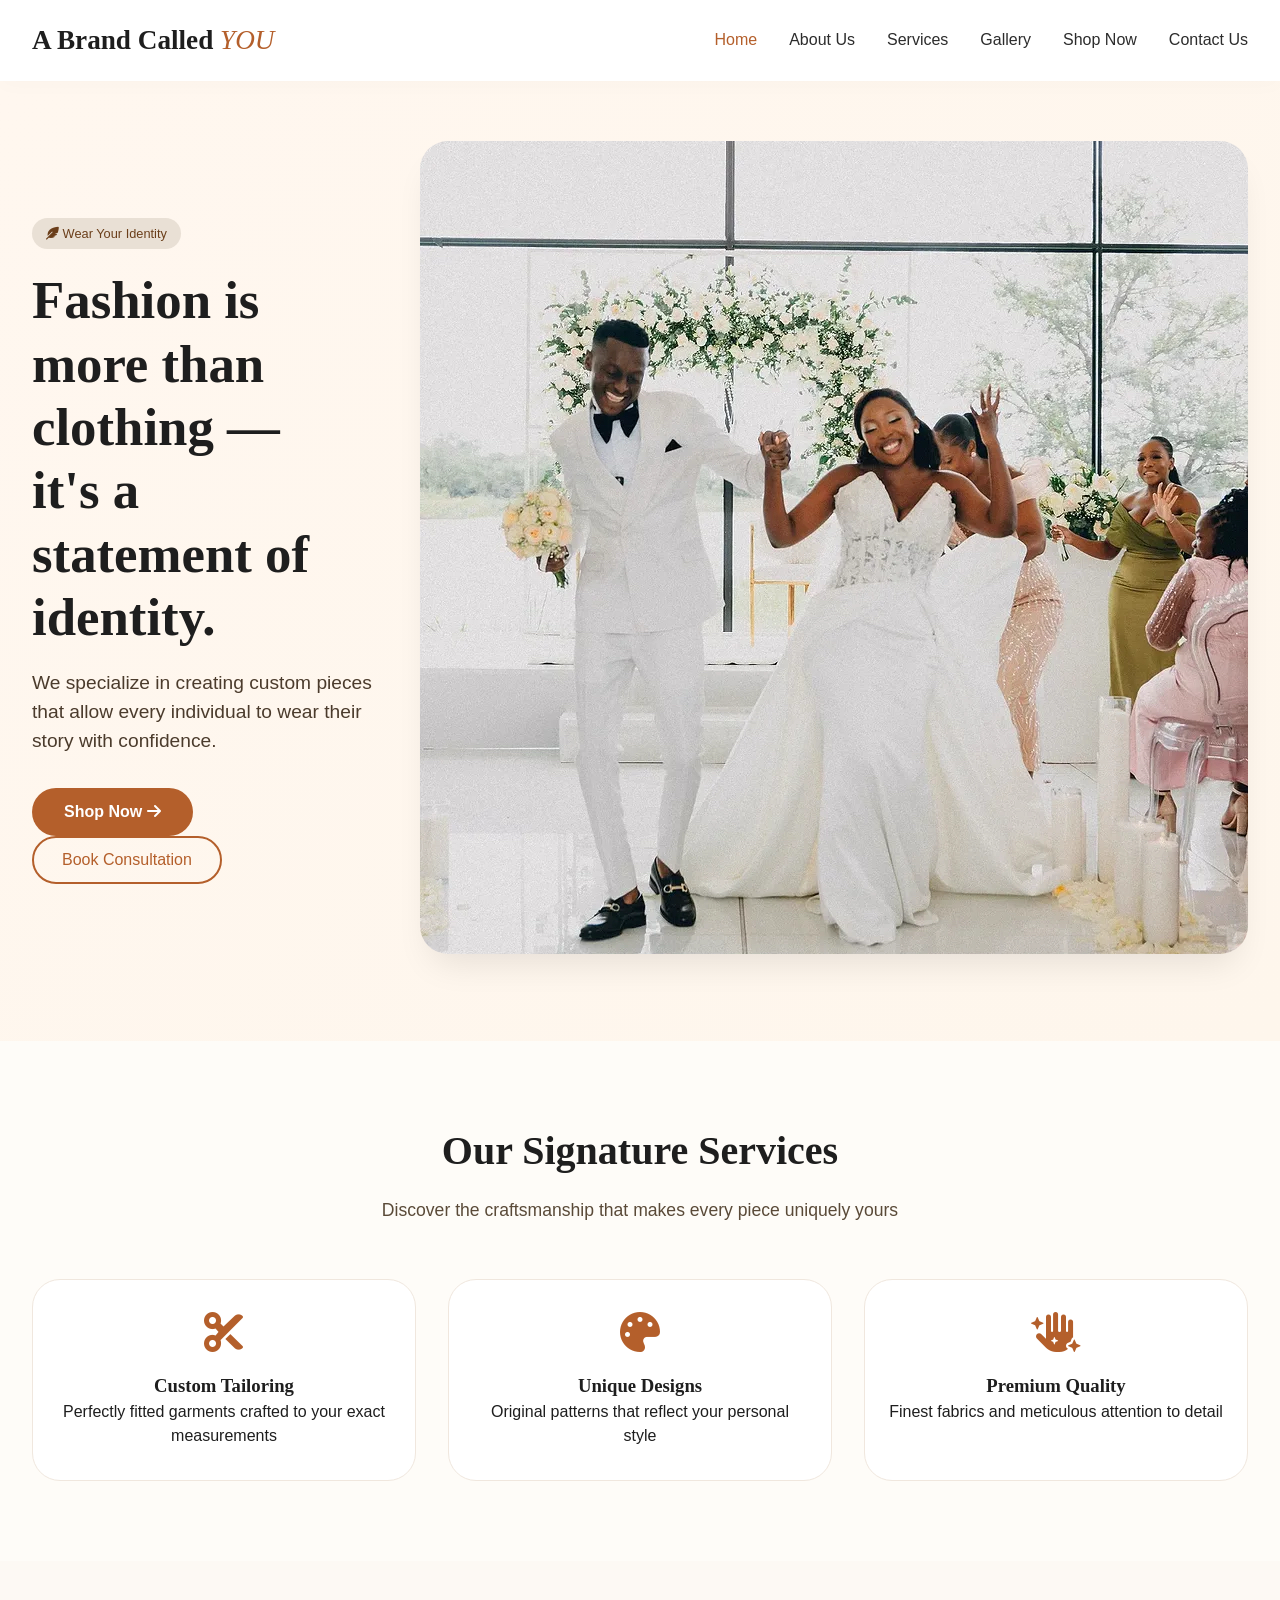
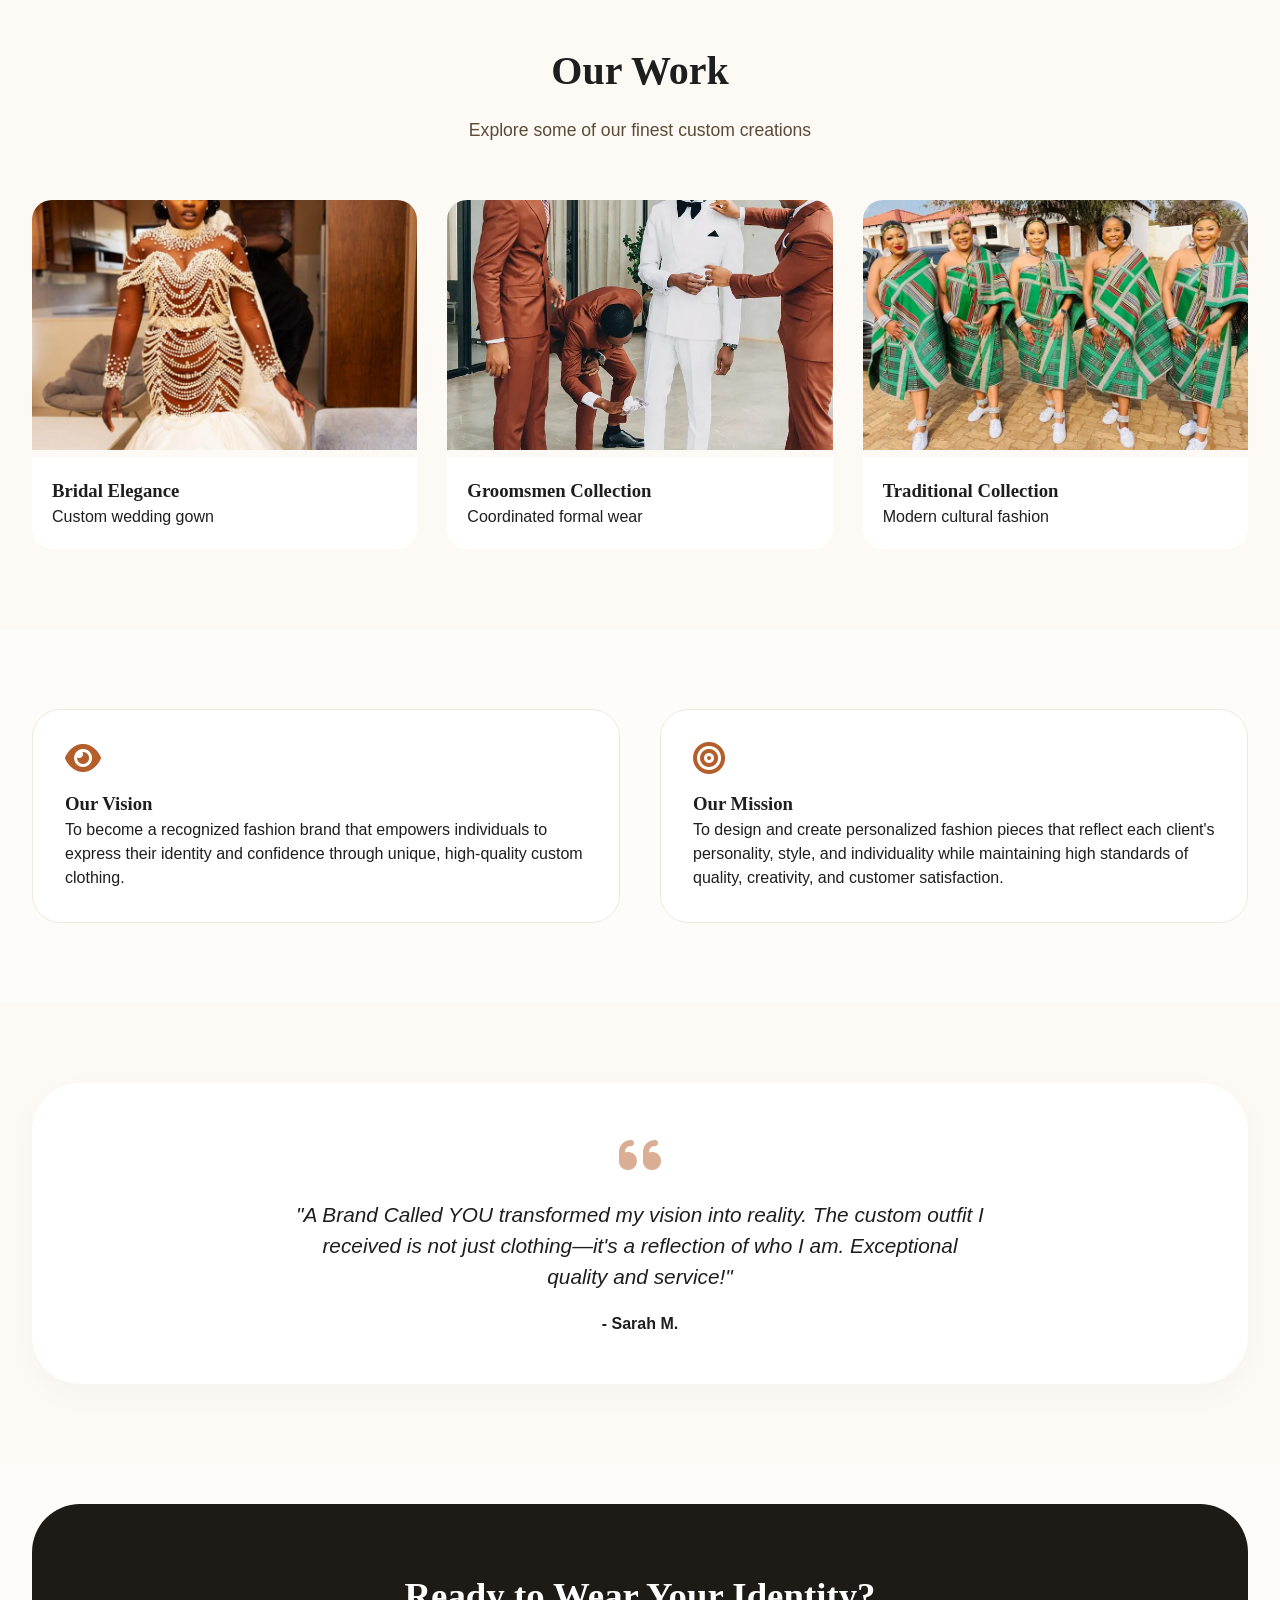
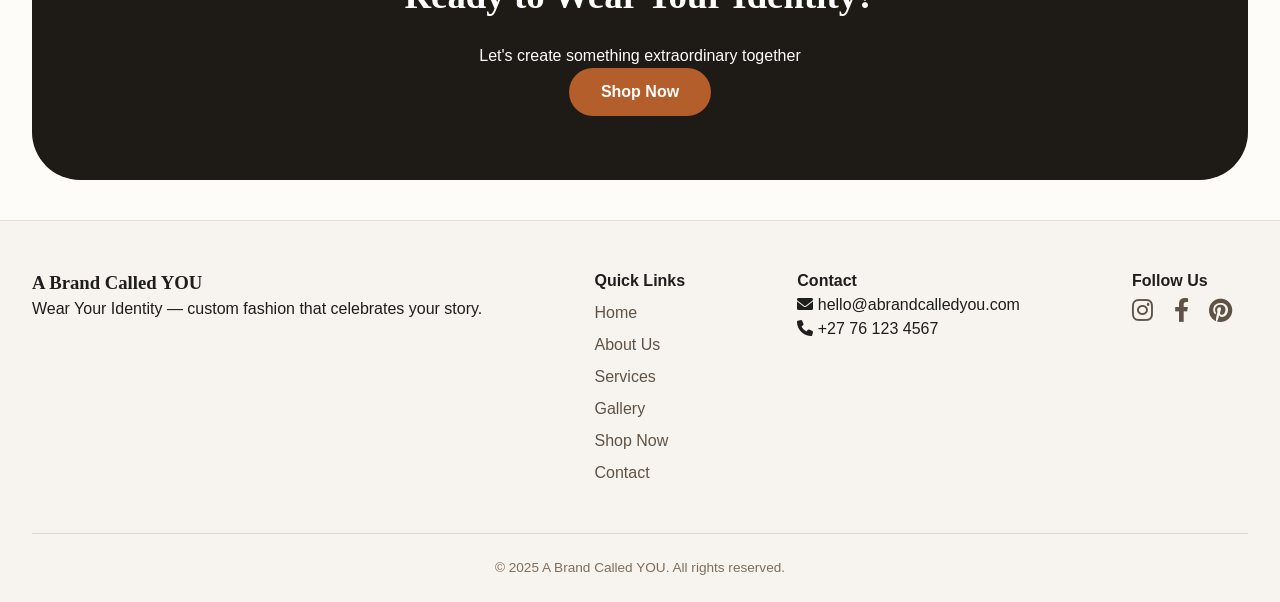
==== commit 6c150084: "Update index.html" ====
--- a/index.html
+++ b/index.html
@@ -1,4 +1,3 @@
-<!-- index.html - Home Page -->
 <!DOCTYPE html>
 <html lang="en">
 <head>
@@ -14,7 +13,7 @@
         <div class="container">
             <div class="navbar">
                 <div class="logo">
-                    <a href="index.html"><img src="images/logo.png" alt="A Brand Called YOU" style="height:50px;"></a>
+                    <a href="index.html">A Brand Called <span>YOU</span></a>
                 </div>
                 <button class="menu-toggle" id="mobileMenuBtn"><i class="fas fa-bars"></i></button>
                 <ul class="nav-links" id="navLinks">
@@ -41,7 +40,7 @@
                     <a href="contact.html" class="btn-outline">Book Consultation</a>
                 </div>
                 <div class="hero-image">
-                    <img src="images/wedding-couple.png" alt="Custom Fashion - Couple" style="width:100%; height:450px; object-fit:cover; border-radius:28px;">
+                    <img src="images/couple-portrait.png.png" alt="A Brand Called YOU fashion showcase" style="width:100%; border-radius:28px; box-shadow:0 20px 35px -12px rgba(0,0,0,0.1);">
                 </div>
             </div>
         </section>
@@ -71,27 +70,33 @@
             </div>
         </section>
 
-        <!-- Our Work Section -->
-        <section class="our-work" style="background: #fdf9f4;">
+        <!-- Our Work Preview -->
+        <section style="background: #fdf9f4;">
             <div class="container">
                 <h2 class="section-title">Our Work</h2>
                 <p class="section-sub">Explore some of our finest custom creations</p>
-                <div class="work-gallery">
-                    <div class="work-item">
-                        <img src="images/executive-team.png" alt="Executive Team" style="width:100%; height:250px; object-fit:cover; border-radius:20px;">
+                <div style="display: grid; grid-template-columns: repeat(auto-fit, minmax(280px, 1fr)); gap: 30px;">
+                    <div style="border-radius: 20px; overflow: hidden;">
+                        <img src="images/bridal-gown.png.png" alt="Bridal gown" style="width:100%; height:250px; object-fit:cover;">
+                        <div style="padding: 20px; background: white;">
+                            <h3>Bridal Elegance</h3>
+                            <p>Custom wedding gown</p>
+                        </div>
                     </div>
-                    <div class="work-item">
-                        <img src="images/bridal-gown.png" alt="Bridal Gown" style="width:100%; height:250px; object-fit:cover; border-radius:20px;">
+                    <div style="border-radius: 20px; overflow: hidden;">
+                        <img src="images/groomsmen-formal.png.png" alt="Groomsmen" style="width:100%; height:250px; object-fit:cover;">
+                        <div style="padding: 20px; background: white;">
+                            <h3>Groomsmen Collection</h3>
+                            <p>Coordinated formal wear</p>
+                        </div>
                     </div>
-                    <div class="work-item">
-                        <img src="images/green-traditional.png" alt="Traditional Wear" style="width:100%; height:250px; object-fit:cover; border-radius:20px;">
+                    <div style="border-radius: 20px; overflow: hidden;">
+                        <img src="images/women-traditional.png.png" alt="Traditional wear" style="width:100%; height:250px; object-fit:cover;">
+                        <div style="padding: 20px; background: white;">
+                            <h3>Traditional Collection</h3>
+                            <p>Modern cultural fashion</p>
+                        </div>
                     </div>
-                    <div class="work-item">
-                        <img src="images/suit-detail.png" alt="Suit Detail" style="width:100%; height:250px; object-fit:cover; border-radius:20px;">
-                    </div>
-                </div>
-                <div style="text-align:center; margin-top:40px;">
-                    <a href="gallery.html" class="btn-primary">View Full Gallery <i class="fas fa-arrow-right"></i></a>
                 </div>
             </div>
         </section>
@@ -115,7 +120,7 @@
         </section>
 
         <!-- Testimonial -->
-        <section class="testimonial">
+        <section class="testimonial" style="background: #fdf9f4;">
             <div class="container">
                 <div class="testimonial-card">
                     <i class="fas fa-quote-left"></i>
@@ -125,9 +130,9 @@
             </div>
         </section>
 
-        <!-- CTA with Background -->
+        <!-- CTA -->
         <div class="container">
-            <div class="cta-section" style="background: linear-gradient(135deg, rgba(180, 95, 43, 0.8), rgba(142, 71, 31, 0.8)), url('images/green-traditional.png'); background-size:cover; background-position:center;">
+            <div class="cta-section">
                 <h2>Ready to Wear Your Identity?</h2>
                 <p>Let's create something extraordinary together</p>
                 <a href="shop.html" class="btn-primary">Shop Now</a>
@@ -155,9 +160,8 @@
                 </div>
                 <div class="footer-col">
                     <h4>Contact</h4>
-                    <p><i class="fas fa-map-marker-alt"></i> 555 Schoeman St, Arcadia, Pretoria, 0007</p>
-                    <p><i class="fas fa-envelope"></i> info@abrandcalledyou.co.za</p>
-                    <p><i class="fas fa-phone"></i> +27 79 677 5776</p>
+                    <p><i class="fas fa-envelope"></i> hello@abrandcalledyou.com</p>
+                    <p><i class="fas fa-phone"></i> +27 76 123 4567</p>
                 </div>
                 <div class="footer-col">
                     <h4>Follow Us</h4>
